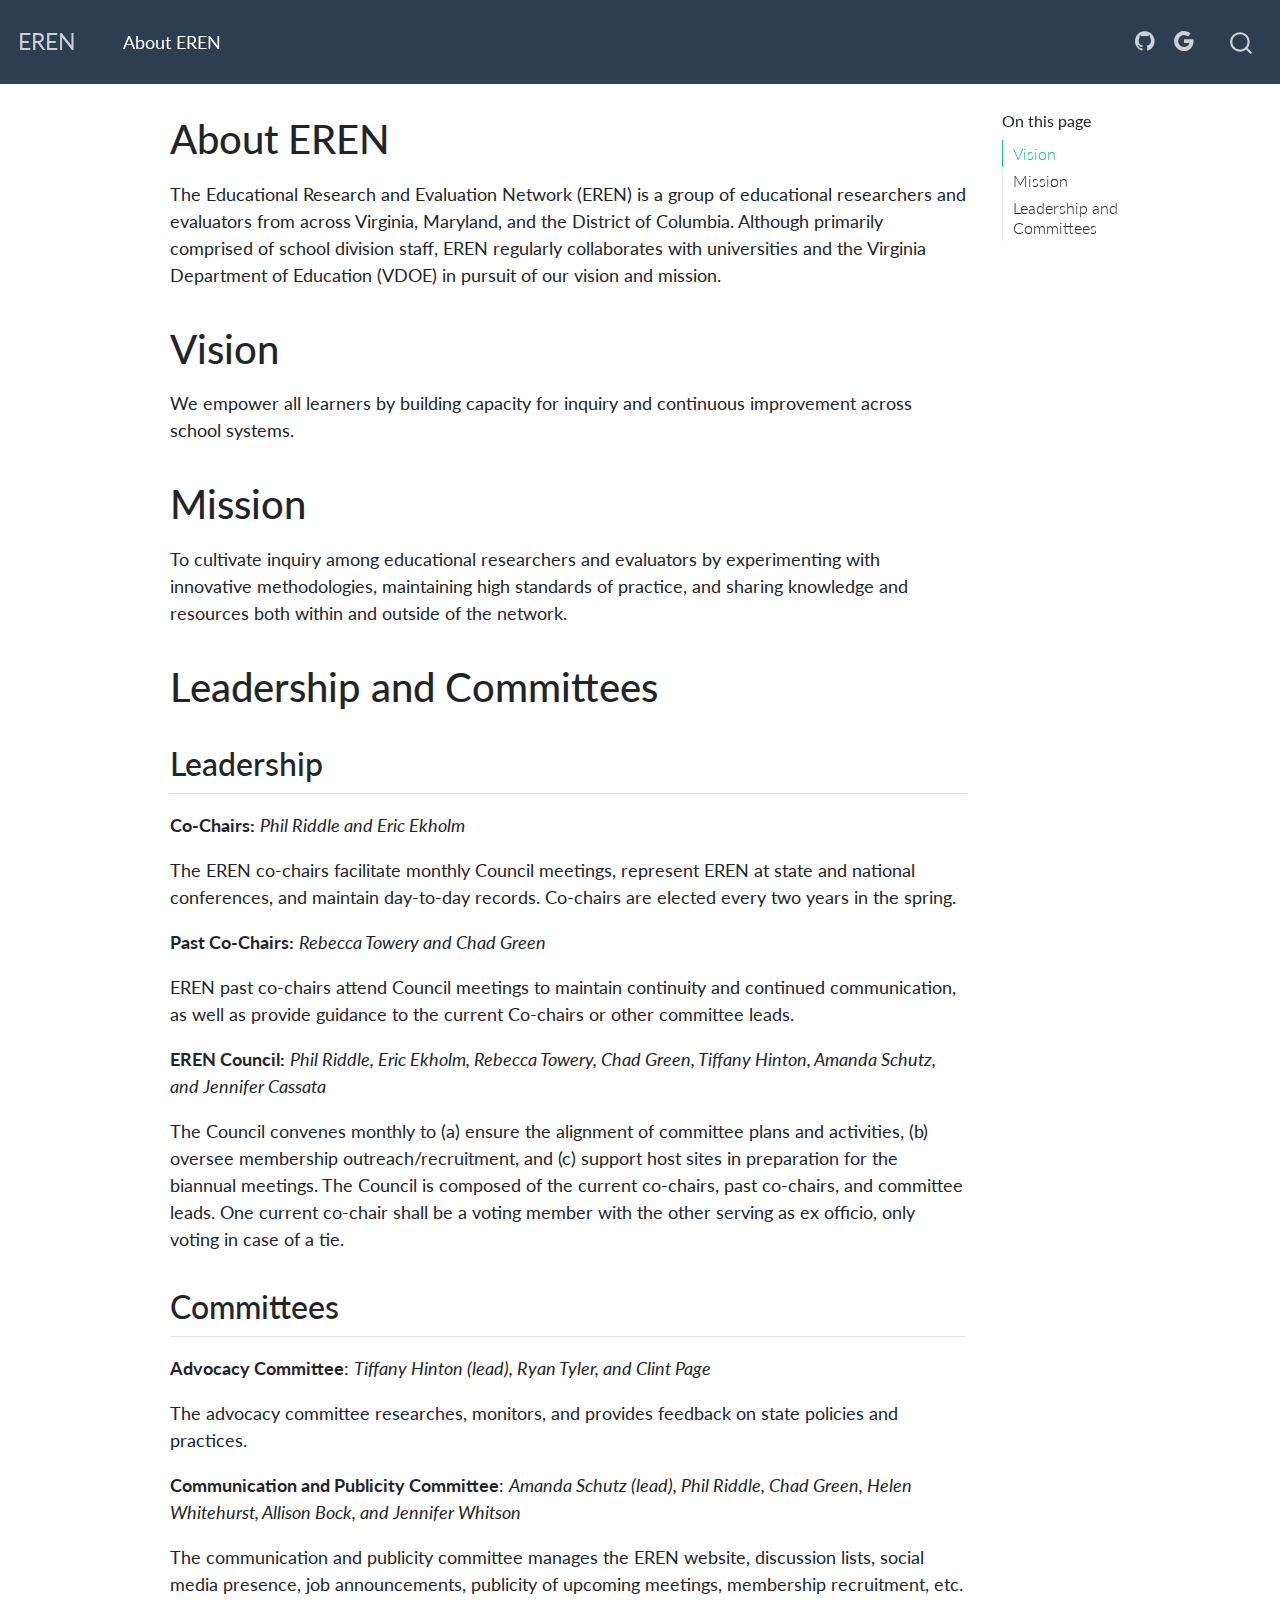
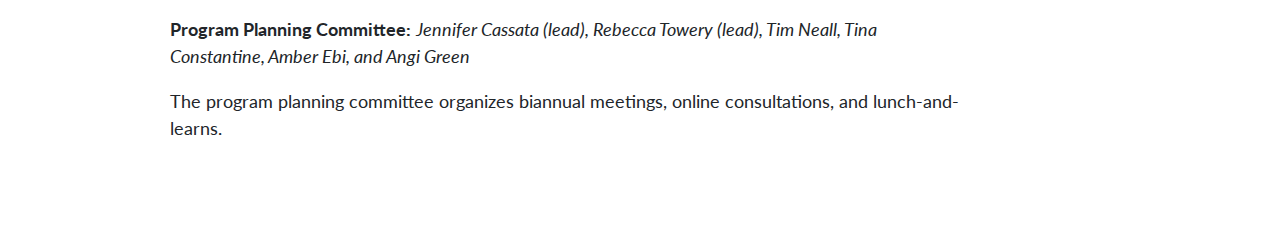
==== static/about.html @ 67efc8c8 "add leadership and committees to about" ====
<!DOCTYPE html>
<html xmlns="http://www.w3.org/1999/xhtml" lang="en" xml:lang="en"><head>

<meta charset="utf-8">
<meta name="generator" content="quarto-1.2.280">

<meta name="viewport" content="width=device-width, initial-scale=1.0, user-scalable=yes">


<title>EREN - About EREN</title>
<style>
code{white-space: pre-wrap;}
span.smallcaps{font-variant: small-caps;}
div.columns{display: flex; gap: min(4vw, 1.5em);}
div.column{flex: auto; overflow-x: auto;}
div.hanging-indent{margin-left: 1.5em; text-indent: -1.5em;}
ul.task-list{list-style: none;}
ul.task-list li input[type="checkbox"] {
  width: 0.8em;
  margin: 0 0.8em 0.2em -1.6em;
  vertical-align: middle;
}
</style>


<script src="site_libs/quarto-nav/quarto-nav.js"></script>
<script src="site_libs/clipboard/clipboard.min.js"></script>
<script src="site_libs/quarto-search/autocomplete.umd.js"></script>
<script src="site_libs/quarto-search/fuse.min.js"></script>
<script src="site_libs/quarto-search/quarto-search.js"></script>
<meta name="quarto:offset" content="./">
<script src="site_libs/quarto-html/quarto.js"></script>
<script src="site_libs/quarto-html/popper.min.js"></script>
<script src="site_libs/quarto-html/tippy.umd.min.js"></script>
<script src="site_libs/quarto-html/anchor.min.js"></script>
<link href="site_libs/quarto-html/tippy.css" rel="stylesheet">
<link href="site_libs/quarto-html/quarto-syntax-highlighting.css" rel="stylesheet" id="quarto-text-highlighting-styles">
<script src="site_libs/bootstrap/bootstrap.min.js"></script>
<link href="site_libs/bootstrap/bootstrap-icons.css" rel="stylesheet">
<link href="site_libs/bootstrap/bootstrap.min.css" rel="stylesheet" id="quarto-bootstrap" data-mode="light">
<script id="quarto-search-options" type="application/json">{
  "location": "navbar",
  "copy-button": false,
  "collapse-after": 3,
  "panel-placement": "end",
  "type": "overlay",
  "limit": 20,
  "language": {
    "search-no-results-text": "No results",
    "search-matching-documents-text": "matching documents",
    "search-copy-link-title": "Copy link to search",
    "search-hide-matches-text": "Hide additional matches",
    "search-more-match-text": "more match in this document",
    "search-more-matches-text": "more matches in this document",
    "search-clear-button-title": "Clear",
    "search-detached-cancel-button-title": "Cancel",
    "search-submit-button-title": "Submit"
  }
}</script>


<link rel="stylesheet" href="styles.css">
</head>

<body class="nav-fixed">

<div id="quarto-search-results"></div>
  <header id="quarto-header" class="headroom fixed-top">
    <nav class="navbar navbar-expand-lg navbar-dark ">
      <div class="navbar-container container-fluid">
      <div class="navbar-brand-container">
    <a class="navbar-brand" href="./index.html">
    <span class="navbar-title">EREN</span>
    </a>
  </div>
          <button class="navbar-toggler" type="button" data-bs-toggle="collapse" data-bs-target="#navbarCollapse" aria-controls="navbarCollapse" aria-expanded="false" aria-label="Toggle navigation" onclick="if (window.quartoToggleHeadroom) { window.quartoToggleHeadroom(); }">
  <span class="navbar-toggler-icon"></span>
</button>
          <div class="collapse navbar-collapse" id="navbarCollapse">
            <ul class="navbar-nav navbar-nav-scroll me-auto">
  <li class="nav-item">
    <a class="nav-link active" href="./about.html" aria-current="page">
 <span class="menu-text">About EREN</span></a>
  </li>  
</ul>
            <ul class="navbar-nav navbar-nav-scroll ms-auto">
  <li class="nav-item compact">
    <a class="nav-link" href="https://github.com/ed-research-eval-network"><i class="bi bi-github" role="img" aria-label="github">
</i> 
 <span class="menu-text"></span></a>
  </li>  
  <li class="nav-item compact">
    <a class="nav-link" href="https://drive.google.com/drive/folders/0BwnV4ddOdPjPMFM1ZVBUdmRXRVU?resourcekey=0-cIUITAuybPGV-1ht-WTOcg&amp;usp=share_link"><i class="bi bi-google" role="img" aria-label="google">
</i> 
 <span class="menu-text"></span></a>
  </li>  
</ul>
              <div id="quarto-search" class="" title="Search"></div>
          </div> <!-- /navcollapse -->
      </div> <!-- /container-fluid -->
    </nav>
</header>
<!-- content -->
<div id="quarto-content" class="quarto-container page-columns page-rows-contents page-layout-article page-navbar">
<!-- sidebar -->
<!-- margin-sidebar -->
    <div id="quarto-margin-sidebar" class="sidebar margin-sidebar">
        <nav id="TOC" role="doc-toc" class="toc-active">
    <h2 id="toc-title">On this page</h2>
   
  <ul>
  <li><a href="#vision" id="toc-vision" class="nav-link active" data-scroll-target="#vision">Vision</a></li>
  <li><a href="#mission" id="toc-mission" class="nav-link" data-scroll-target="#mission">Mission</a></li>
  <li><a href="#leadership-and-committees" id="toc-leadership-and-committees" class="nav-link" data-scroll-target="#leadership-and-committees">Leadership and Committees</a>
  <ul class="collapse">
  <li><a href="#leadership" id="toc-leadership" class="nav-link" data-scroll-target="#leadership">Leadership</a></li>
  <li><a href="#committees" id="toc-committees" class="nav-link" data-scroll-target="#committees">Committees</a></li>
  </ul></li>
  </ul>
</nav>
    </div>
<!-- main -->
<main class="content" id="quarto-document-content">

<header id="title-block-header" class="quarto-title-block default">
<div class="quarto-title">
<h1 class="title">About EREN</h1>
</div>



<div class="quarto-title-meta">

    
  
    
  </div>
  

</header>

<p>The Educational Research and Evaluation Network (EREN) is a group of educational researchers and evaluators from across Virginia, Maryland, and the District of Columbia. Although primarily comprised of school division staff, EREN regularly collaborates with universities and the Virginia Department of Education (VDOE) in pursuit of our vision and mission.</p>
<section id="vision" class="level1">
<h1>Vision</h1>
<p>We empower all learners by building capacity for inquiry and continuous improvement across school systems.</p>
</section>
<section id="mission" class="level1">
<h1>Mission</h1>
<p>To cultivate inquiry among educational researchers and evaluators by experimenting with innovative methodologies, maintaining high standards of practice, and sharing knowledge and resources both within and outside of the network.</p>
</section>
<section id="leadership-and-committees" class="level1">
<h1>Leadership and Committees</h1>
<section id="leadership" class="level2">
<h2 class="anchored" data-anchor-id="leadership">Leadership</h2>
<p><strong>Co-Chairs:</strong> <em>Phil Riddle and Eric Ekholm</em></p>
<p>The EREN co-chairs facilitate monthly Council meetings, represent EREN at state and national conferences, and maintain day-to-day records. Co-chairs are elected every two years in the spring.</p>
<p><strong>Past Co-Chairs:</strong> <em>Rebecca Towery and Chad Green</em></p>
<p>EREN past co-chairs attend Council meetings to maintain continuity and continued communication, as well as provide guidance to the current Co-chairs or other committee leads.</p>
<p><strong>EREN Council:</strong> <em>Phil Riddle, Eric Ekholm, Rebecca Towery, Chad Green, Tiffany Hinton, Amanda Schutz, and Jennifer Cassata</em></p>
<p>The Council convenes monthly to (a) ensure the alignment of committee plans and activities, (b) oversee membership outreach/recruitment, and (c) support host sites in preparation for the biannual meetings. The Council is composed of the current co-chairs, past co-chairs, and committee leads. One current co-chair shall be a voting member with the other serving as ex officio, only voting in case of a tie.</p>
</section>
<section id="committees" class="level2">
<h2 class="anchored" data-anchor-id="committees">Committees</h2>
<p><strong>Advocacy Committee</strong>: <em>Tiffany Hinton (lead), Ryan Tyler, and Clint Page</em></p>
<p>The advocacy committee researches, monitors, and provides feedback on state policies and practices.</p>
<p><strong>Communication and Publicity Committee</strong>: <em>Amanda Schutz (lead), Phil Riddle, Chad Green, Helen Whitehurst, Allison Bock, and Jennifer Whitson</em></p>
<p>The communication and publicity committee manages the EREN website, discussion lists, social media presence, job announcements, publicity of upcoming meetings, membership recruitment, etc.</p>
<p><strong>Program Planning Committee:</strong> <em>Jennifer Cassata (lead), Rebecca Towery (lead), Tim Neall, Tina Constantine, Amber Ebi, and Angi Green</em></p>
<p>The program planning committee organizes biannual meetings, online consultations, and lunch-and-learns.</p>


</section>
</section>

</main> <!-- /main -->
<script id="quarto-html-after-body" type="application/javascript">
window.document.addEventListener("DOMContentLoaded", function (event) {
  const toggleBodyColorMode = (bsSheetEl) => {
    const mode = bsSheetEl.getAttribute("data-mode");
    const bodyEl = window.document.querySelector("body");
    if (mode === "dark") {
      bodyEl.classList.add("quarto-dark");
      bodyEl.classList.remove("quarto-light");
    } else {
      bodyEl.classList.add("quarto-light");
      bodyEl.classList.remove("quarto-dark");
    }
  }
  const toggleBodyColorPrimary = () => {
    const bsSheetEl = window.document.querySelector("link#quarto-bootstrap");
    if (bsSheetEl) {
      toggleBodyColorMode(bsSheetEl);
    }
  }
  toggleBodyColorPrimary();  
  const icon = "";
  const anchorJS = new window.AnchorJS();
  anchorJS.options = {
    placement: 'right',
    icon: icon
  };
  anchorJS.add('.anchored');
  const clipboard = new window.ClipboardJS('.code-copy-button', {
    target: function(trigger) {
      return trigger.previousElementSibling;
    }
  });
  clipboard.on('success', function(e) {
    // button target
    const button = e.trigger;
    // don't keep focus
    button.blur();
    // flash "checked"
    button.classList.add('code-copy-button-checked');
    var currentTitle = button.getAttribute("title");
    button.setAttribute("title", "Copied!");
    let tooltip;
    if (window.bootstrap) {
      button.setAttribute("data-bs-toggle", "tooltip");
      button.setAttribute("data-bs-placement", "left");
      button.setAttribute("data-bs-title", "Copied!");
      tooltip = new bootstrap.Tooltip(button, 
        { trigger: "manual", 
          customClass: "code-copy-button-tooltip",
          offset: [0, -8]});
      tooltip.show();    
    }
    setTimeout(function() {
      if (tooltip) {
        tooltip.hide();
        button.removeAttribute("data-bs-title");
        button.removeAttribute("data-bs-toggle");
        button.removeAttribute("data-bs-placement");
      }
      button.setAttribute("title", currentTitle);
      button.classList.remove('code-copy-button-checked');
    }, 1000);
    // clear code selection
    e.clearSelection();
  });
  function tippyHover(el, contentFn) {
    const config = {
      allowHTML: true,
      content: contentFn,
      maxWidth: 500,
      delay: 100,
      arrow: false,
      appendTo: function(el) {
          return el.parentElement;
      },
      interactive: true,
      interactiveBorder: 10,
      theme: 'quarto',
      placement: 'bottom-start'
    };
    window.tippy(el, config); 
  }
  const noterefs = window.document.querySelectorAll('a[role="doc-noteref"]');
  for (var i=0; i<noterefs.length; i++) {
    const ref = noterefs[i];
    tippyHover(ref, function() {
      // use id or data attribute instead here
      let href = ref.getAttribute('data-footnote-href') || ref.getAttribute('href');
      try { href = new URL(href).hash; } catch {}
      const id = href.replace(/^#\/?/, "");
      const note = window.document.getElementById(id);
      return note.innerHTML;
    });
  }
  const findCites = (el) => {
    const parentEl = el.parentElement;
    if (parentEl) {
      const cites = parentEl.dataset.cites;
      if (cites) {
        return {
          el,
          cites: cites.split(' ')
        };
      } else {
        return findCites(el.parentElement)
      }
    } else {
      return undefined;
    }
  };
  var bibliorefs = window.document.querySelectorAll('a[role="doc-biblioref"]');
  for (var i=0; i<bibliorefs.length; i++) {
    const ref = bibliorefs[i];
    const citeInfo = findCites(ref);
    if (citeInfo) {
      tippyHover(citeInfo.el, function() {
        var popup = window.document.createElement('div');
        citeInfo.cites.forEach(function(cite) {
          var citeDiv = window.document.createElement('div');
          citeDiv.classList.add('hanging-indent');
          citeDiv.classList.add('csl-entry');
          var biblioDiv = window.document.getElementById('ref-' + cite);
          if (biblioDiv) {
            citeDiv.innerHTML = biblioDiv.innerHTML;
          }
          popup.appendChild(citeDiv);
        });
        return popup.innerHTML;
      });
    }
  }
});
</script>
</div> <!-- /content -->



</body></html>
---- static/site_libs/quarto-html/tippy.css ----
.tippy-box[data-animation=fade][data-state=hidden]{opacity:0}[data-tippy-root]{max-width:calc(100vw - 10px)}.tippy-box{position:relative;background-color:#333;color:#fff;border-radius:4px;font-size:14px;line-height:1.4;white-space:normal;outline:0;transition-property:transform,visibility,opacity}.tippy-box[data-placement^=top]>.tippy-arrow{bottom:0}.tippy-box[data-placement^=top]>.tippy-arrow:before{bottom:-7px;left:0;border-width:8px 8px 0;border-top-color:initial;transform-origin:center top}.tippy-box[data-placement^=bottom]>.tippy-arrow{top:0}.tippy-box[data-placement^=bottom]>.tippy-arrow:before{top:-7px;left:0;border-width:0 8px 8px;border-bottom-color:initial;transform-origin:center bottom}.tippy-box[data-placement^=left]>.tippy-arrow{right:0}.tippy-box[data-placement^=left]>.tippy-arrow:before{border-width:8px 0 8px 8px;border-left-color:initial;right:-7px;transform-origin:center left}.tippy-box[data-placement^=right]>.tippy-arrow{left:0}.tippy-box[data-placement^=right]>.tippy-arrow:before{left:-7px;border-width:8px 8px 8px 0;border-right-color:initial;transform-origin:center right}.tippy-box[data-inertia][data-state=visible]{transition-timing-function:cubic-bezier(.54,1.5,.38,1.11)}.tippy-arrow{width:16px;height:16px;color:#333}.tippy-arrow:before{content:"";position:absolute;border-color:transparent;border-style:solid}.tippy-content{position:relative;padding:5px 9px;z-index:1}
---- static/site_libs/quarto-html/quarto-syntax-highlighting.css ----
/* quarto syntax highlight colors */
:root {
  --quarto-hl-ot-color: #003B4F;
  --quarto-hl-at-color: #657422;
  --quarto-hl-ss-color: #20794D;
  --quarto-hl-an-color: #5E5E5E;
  --quarto-hl-fu-color: #4758AB;
  --quarto-hl-st-color: #20794D;
  --quarto-hl-cf-color: #003B4F;
  --quarto-hl-op-color: #5E5E5E;
  --quarto-hl-er-color: #AD0000;
  --quarto-hl-bn-color: #AD0000;
  --quarto-hl-al-color: #AD0000;
  --quarto-hl-va-color: #111111;
  --quarto-hl-bu-color: inherit;
  --quarto-hl-ex-color: inherit;
  --quarto-hl-pp-color: #AD0000;
  --quarto-hl-in-color: #5E5E5E;
  --quarto-hl-vs-color: #20794D;
  --quarto-hl-wa-color: #5E5E5E;
  --quarto-hl-do-color: #5E5E5E;
  --quarto-hl-im-color: #00769E;
  --quarto-hl-ch-color: #20794D;
  --quarto-hl-dt-color: #AD0000;
  --quarto-hl-fl-color: #AD0000;
  --quarto-hl-co-color: #5E5E5E;
  --quarto-hl-cv-color: #5E5E5E;
  --quarto-hl-cn-color: #8f5902;
  --quarto-hl-sc-color: #5E5E5E;
  --quarto-hl-dv-color: #AD0000;
  --quarto-hl-kw-color: #003B4F;
}

/* other quarto variables */
:root {
  --quarto-font-monospace: SFMono-Regular, Menlo, Monaco, Consolas, "Liberation Mono", "Courier New", monospace;
}

pre > code.sourceCode > span {
  color: #003B4F;
}

code span {
  color: #003B4F;
}

code.sourceCode > span {
  color: #003B4F;
}

div.sourceCode,
div.sourceCode pre.sourceCode {
  color: #003B4F;
}

code span.ot {
  color: #003B4F;
}

code span.at {
  color: #657422;
}

code span.ss {
  color: #20794D;
}

code span.an {
  color: #5E5E5E;
}

code span.fu {
  color: #4758AB;
}

code span.st {
  color: #20794D;
}

code span.cf {
  color: #003B4F;
}

code span.op {
  color: #5E5E5E;
}

code span.er {
  color: #AD0000;
}

code span.bn {
  color: #AD0000;
}

code span.al {
  color: #AD0000;
}

code span.va {
  color: #111111;
}

code span.pp {
  color: #AD0000;
}

code span.in {
  color: #5E5E5E;
}

code span.vs {
  color: #20794D;
}

code span.wa {
  color: #5E5E5E;
  font-style: italic;
}

code span.do {
  color: #5E5E5E;
  font-style: italic;
}

code span.im {
  color: #00769E;
}

code span.ch {
  color: #20794D;
}

code span.dt {
  color: #AD0000;
}

code span.fl {
  color: #AD0000;
}

code span.co {
  color: #5E5E5E;
}

code span.cv {
  color: #5E5E5E;
  font-style: italic;
}

code span.cn {
  color: #8f5902;
}

code span.sc {
  color: #5E5E5E;
}

code span.dv {
  color: #AD0000;
}

code span.kw {
  color: #003B4F;
}

.prevent-inlining {
  content: "</";
}

/*# sourceMappingURL=debc5d5d77c3f9108843748ff7464032.css.map */
---- static/styles.css ----
/* css styles */
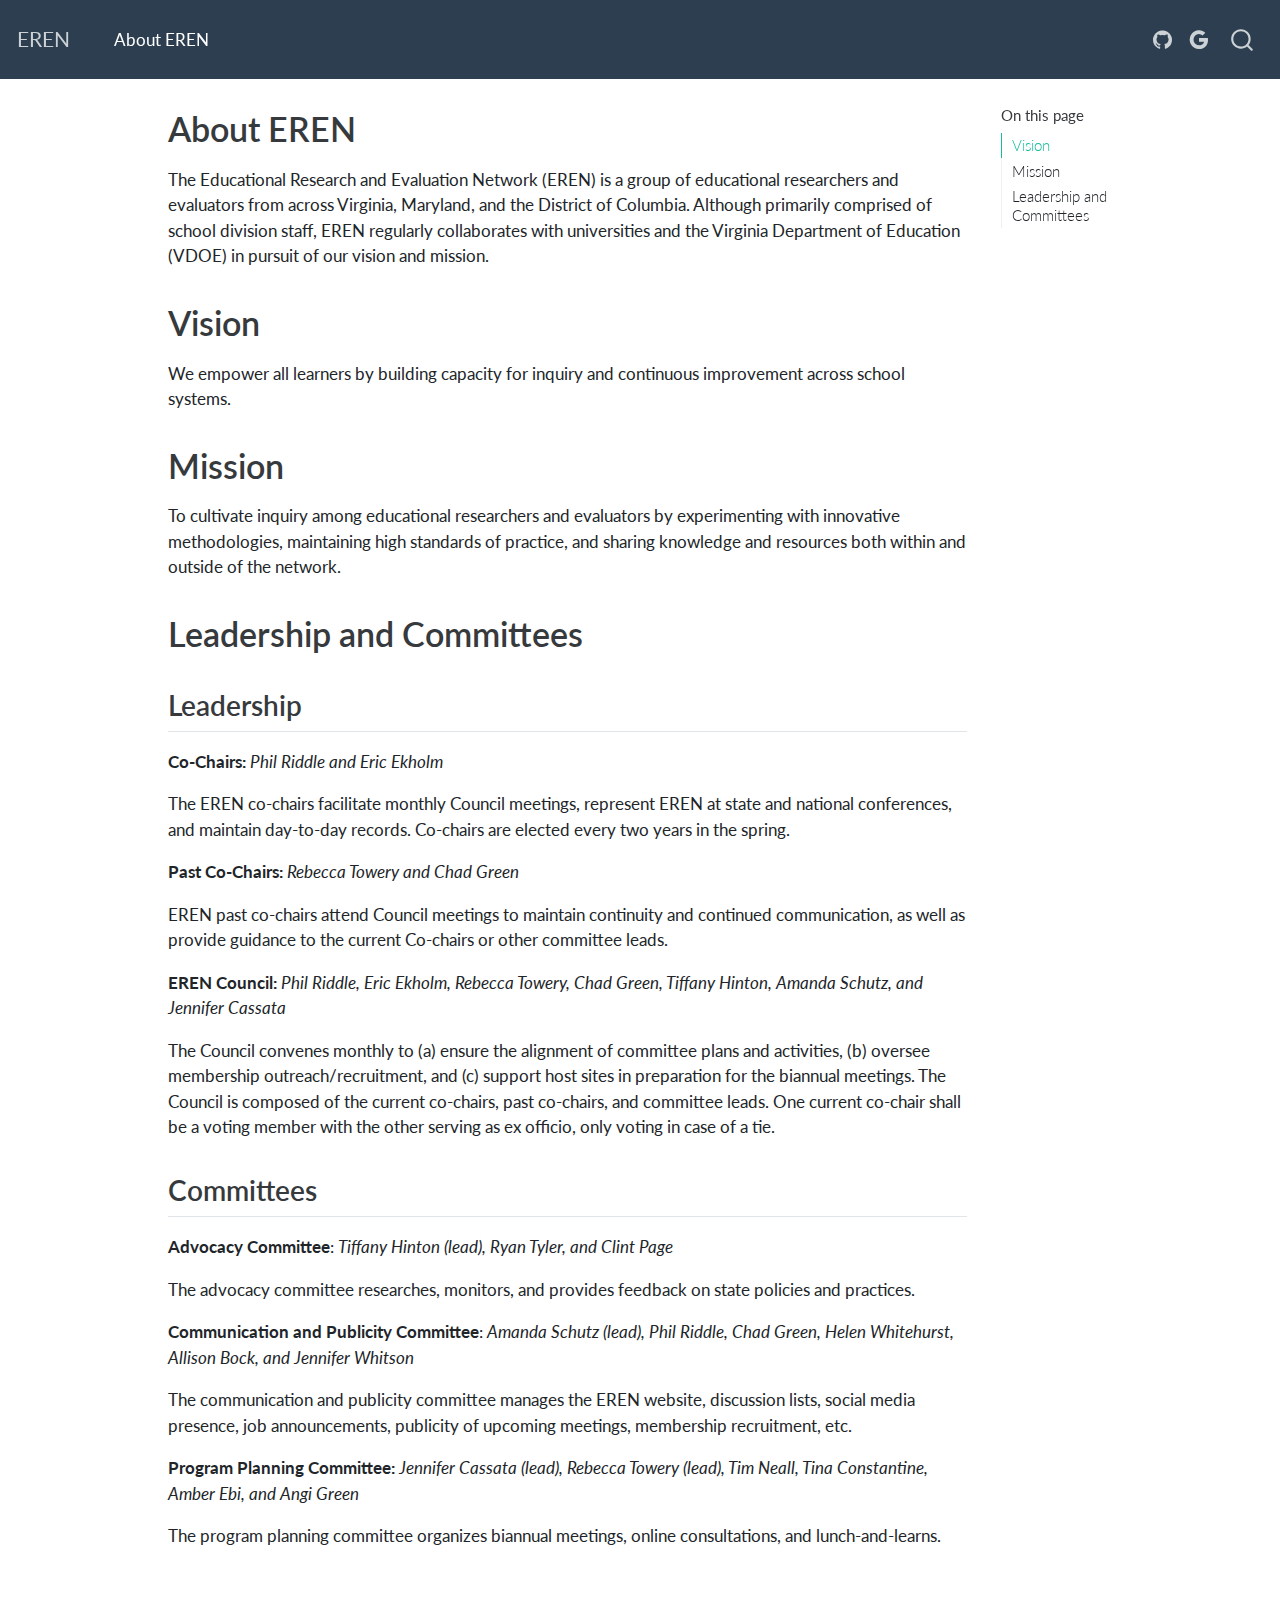
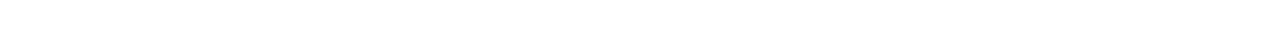
==== commit 0a6b2c0a: "add netlify badge to readme" ====
--- a/static/about.html
+++ b/static/about.html
@@ -2,7 +2,7 @@
 <html xmlns="http://www.w3.org/1999/xhtml" lang="en" xml:lang="en"><head>
 
 <meta charset="utf-8">
-<meta name="generator" content="quarto-1.2.280">
+<meta name="generator" content="quarto-1.3.340">
 
 <meta name="viewport" content="width=device-width, initial-scale=1.0, user-scalable=yes">
 
@@ -17,7 +17,7 @@
 ul.task-list{list-style: none;}
 ul.task-list li input[type="checkbox"] {
   width: 0.8em;
-  margin: 0 0.8em 0.2em -1.6em;
+  margin: 0 0.8em 0.2em -1em; /* quarto-specific, see https://github.com/quarto-dev/quarto-cli/issues/4556 */ 
   vertical-align: middle;
 }
 </style>
@@ -73,29 +73,31 @@
     <span class="navbar-title">EREN</span>
     </a>
   </div>
+            <div id="quarto-search" class="" title="Search"></div>
           <button class="navbar-toggler" type="button" data-bs-toggle="collapse" data-bs-target="#navbarCollapse" aria-controls="navbarCollapse" aria-expanded="false" aria-label="Toggle navigation" onclick="if (window.quartoToggleHeadroom) { window.quartoToggleHeadroom(); }">
   <span class="navbar-toggler-icon"></span>
 </button>
           <div class="collapse navbar-collapse" id="navbarCollapse">
             <ul class="navbar-nav navbar-nav-scroll me-auto">
   <li class="nav-item">
-    <a class="nav-link active" href="./about.html" aria-current="page">
+    <a class="nav-link active" href="./about.html" rel="" target="" aria-current="page">
  <span class="menu-text">About EREN</span></a>
   </li>  
 </ul>
             <ul class="navbar-nav navbar-nav-scroll ms-auto">
   <li class="nav-item compact">
-    <a class="nav-link" href="https://github.com/ed-research-eval-network"><i class="bi bi-github" role="img" aria-label="github">
+    <a class="nav-link" href="https://github.com/ed-research-eval-network" rel="" target=""><i class="bi bi-github" role="img" aria-label="github">
 </i> 
  <span class="menu-text"></span></a>
   </li>  
   <li class="nav-item compact">
-    <a class="nav-link" href="https://drive.google.com/drive/folders/0BwnV4ddOdPjPMFM1ZVBUdmRXRVU?resourcekey=0-cIUITAuybPGV-1ht-WTOcg&amp;usp=share_link"><i class="bi bi-google" role="img" aria-label="google">
+    <a class="nav-link" href="https://drive.google.com/drive/folders/0BwnV4ddOdPjPMFM1ZVBUdmRXRVU?resourcekey=0-cIUITAuybPGV-1ht-WTOcg&amp;usp=share_link" rel="" target=""><i class="bi bi-google" role="img" aria-label="google">
 </i> 
  <span class="menu-text"></span></a>
   </li>  
 </ul>
-              <div id="quarto-search" class="" title="Search"></div>
+            <div class="quarto-navbar-tools">
+</div>
           </div> <!-- /navcollapse -->
       </div> <!-- /container-fluid -->
     </nav>
@@ -200,9 +202,23 @@
     icon: icon
   };
   anchorJS.add('.anchored');
+  const isCodeAnnotation = (el) => {
+    for (const clz of el.classList) {
+      if (clz.startsWith('code-annotation-')) {                     
+        return true;
+      }
+    }
+    return false;
+  }
   const clipboard = new window.ClipboardJS('.code-copy-button', {
-    target: function(trigger) {
-      return trigger.previousElementSibling;
+    text: function(trigger) {
+      const codeEl = trigger.previousElementSibling.cloneNode(true);
+      for (const childEl of codeEl.children) {
+        if (isCodeAnnotation(childEl)) {
+          childEl.remove();
+        }
+      }
+      return codeEl.innerText;
     }
   });
   clipboard.on('success', function(e) {
@@ -267,6 +283,92 @@
       return note.innerHTML;
     });
   }
+      let selectedAnnoteEl;
+      const selectorForAnnotation = ( cell, annotation) => {
+        let cellAttr = 'data-code-cell="' + cell + '"';
+        let lineAttr = 'data-code-annotation="' +  annotation + '"';
+        const selector = 'span[' + cellAttr + '][' + lineAttr + ']';
+        return selector;
+      }
+      const selectCodeLines = (annoteEl) => {
+        const doc = window.document;
+        const targetCell = annoteEl.getAttribute("data-target-cell");
+        const targetAnnotation = annoteEl.getAttribute("data-target-annotation");
+        const annoteSpan = window.document.querySelector(selectorForAnnotation(targetCell, targetAnnotation));
+        const lines = annoteSpan.getAttribute("data-code-lines").split(",");
+        const lineIds = lines.map((line) => {
+          return targetCell + "-" + line;
+        })
+        let top = null;
+        let height = null;
+        let parent = null;
+        if (lineIds.length > 0) {
+            //compute the position of the single el (top and bottom and make a div)
+            const el = window.document.getElementById(lineIds[0]);
+            top = el.offsetTop;
+            height = el.offsetHeight;
+            parent = el.parentElement.parentElement;
+          if (lineIds.length > 1) {
+            const lastEl = window.document.getElementById(lineIds[lineIds.length - 1]);
+            const bottom = lastEl.offsetTop + lastEl.offsetHeight;
+            height = bottom - top;
+          }
+          if (top !== null && height !== null && parent !== null) {
+            // cook up a div (if necessary) and position it 
+            let div = window.document.getElementById("code-annotation-line-highlight");
+            if (div === null) {
+              div = window.document.createElement("div");
+              div.setAttribute("id", "code-annotation-line-highlight");
+              div.style.position = 'absolute';
+              parent.appendChild(div);
+            }
+            div.style.top = top - 2 + "px";
+            div.style.height = height + 4 + "px";
+            let gutterDiv = window.document.getElementById("code-annotation-line-highlight-gutter");
+            if (gutterDiv === null) {
+              gutterDiv = window.document.createElement("div");
+              gutterDiv.setAttribute("id", "code-annotation-line-highlight-gutter");
+              gutterDiv.style.position = 'absolute';
+              const codeCell = window.document.getElementById(targetCell);
+              const gutter = codeCell.querySelector('.code-annotation-gutter');
+              gutter.appendChild(gutterDiv);
+            }
+            gutterDiv.style.top = top - 2 + "px";
+            gutterDiv.style.height = height + 4 + "px";
+          }
+          selectedAnnoteEl = annoteEl;
+        }
+      };
+      const unselectCodeLines = () => {
+        const elementsIds = ["code-annotation-line-highlight", "code-annotation-line-highlight-gutter"];
+        elementsIds.forEach((elId) => {
+          const div = window.document.getElementById(elId);
+          if (div) {
+            div.remove();
+          }
+        });
+        selectedAnnoteEl = undefined;
+      };
+      // Attach click handler to the DT
+      const annoteDls = window.document.querySelectorAll('dt[data-target-cell]');
+      for (const annoteDlNode of annoteDls) {
+        annoteDlNode.addEventListener('click', (event) => {
+          const clickedEl = event.target;
+          if (clickedEl !== selectedAnnoteEl) {
+            unselectCodeLines();
+            const activeEl = window.document.querySelector('dt[data-target-cell].code-annotation-active');
+            if (activeEl) {
+              activeEl.classList.remove('code-annotation-active');
+            }
+            selectCodeLines(clickedEl);
+            clickedEl.classList.add('code-annotation-active');
+          } else {
+            // Unselect the line
+            unselectCodeLines();
+            clickedEl.classList.remove('code-annotation-active');
+          }
+        });
+      }
   const findCites = (el) => {
     const parentEl = el.parentElement;
     if (parentEl) {
--- a/static/site_libs/quarto-html/quarto-syntax-highlighting.css
+++ b/static/site_libs/quarto-html/quarto-syntax-highlighting.css
@@ -55,62 +55,85 @@
 
 code span.ot {
   color: #003B4F;
+  font-style: inherit;
 }
 
 code span.at {
   color: #657422;
+  font-style: inherit;
 }
 
 code span.ss {
   color: #20794D;
+  font-style: inherit;
 }
 
 code span.an {
   color: #5E5E5E;
+  font-style: inherit;
 }
 
 code span.fu {
   color: #4758AB;
+  font-style: inherit;
 }
 
 code span.st {
   color: #20794D;
+  font-style: inherit;
 }
 
 code span.cf {
   color: #003B4F;
+  font-style: inherit;
 }
 
 code span.op {
   color: #5E5E5E;
+  font-style: inherit;
 }
 
 code span.er {
   color: #AD0000;
+  font-style: inherit;
 }
 
 code span.bn {
   color: #AD0000;
+  font-style: inherit;
 }
 
 code span.al {
   color: #AD0000;
+  font-style: inherit;
 }
 
 code span.va {
   color: #111111;
+  font-style: inherit;
+}
+
+code span.bu {
+  font-style: inherit;
+}
+
+code span.ex {
+  font-style: inherit;
 }
 
 code span.pp {
   color: #AD0000;
+  font-style: inherit;
 }
 
 code span.in {
   color: #5E5E5E;
+  font-style: inherit;
 }
 
 code span.vs {
   color: #20794D;
+  font-style: inherit;
 }
 
 code span.wa {
@@ -125,22 +148,27 @@
 
 code span.im {
   color: #00769E;
+  font-style: inherit;
 }
 
 code span.ch {
   color: #20794D;
+  font-style: inherit;
 }
 
 code span.dt {
   color: #AD0000;
+  font-style: inherit;
 }
 
 code span.fl {
   color: #AD0000;
+  font-style: inherit;
 }
 
 code span.co {
   color: #5E5E5E;
+  font-style: inherit;
 }
 
 code span.cv {
@@ -150,18 +178,22 @@
 
 code span.cn {
   color: #8f5902;
+  font-style: inherit;
 }
 
 code span.sc {
   color: #5E5E5E;
+  font-style: inherit;
 }
 
 code span.dv {
   color: #AD0000;
+  font-style: inherit;
 }
 
 code span.kw {
   color: #003B4F;
+  font-style: inherit;
 }
 
 .prevent-inlining {
